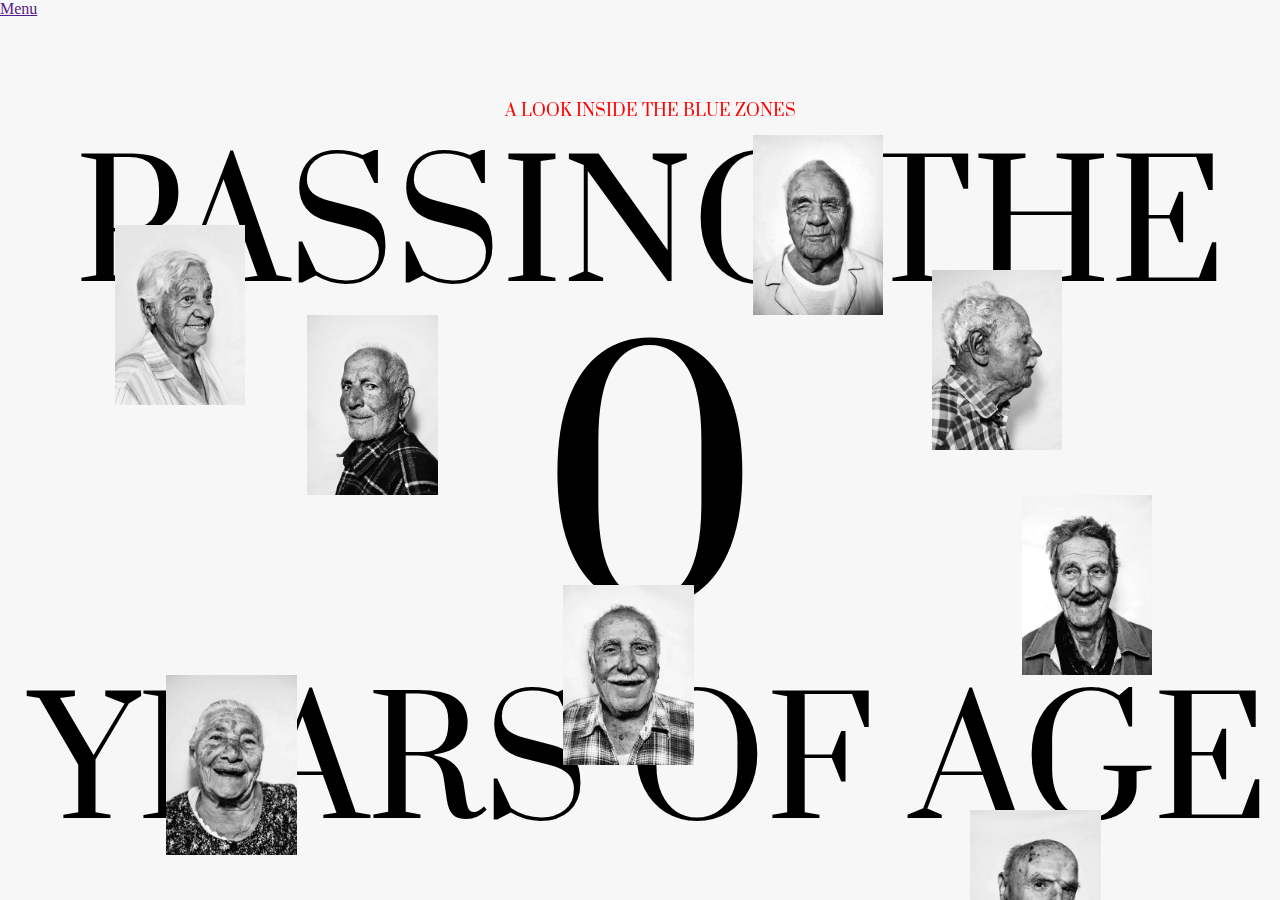
==== index.html @ 00a300cf "first push" ====
<!DOCTYPE html>
<html lang="en">
<head>
  <meta charset="UTF-8">
  <meta name="viewport" content="width=device-width, initial-scale=1.0">
  <title>Page HTML</title>
  <script src="script/ssg.js"></script>
  <link rel="stylesheet" href="style/style.css">
  <style> @import url('https://fonts.googleapis.com/css2?family=Prata&display=swap');</style>
</head>
<body>

    <nav>
        <a href="">Menu</a>
    </nav>
  <!-- fixed content here -->
  <div id="ssg-container">

      <!-- ---------------------------- Entrance ---------------------------- -->
      <div class="ssg-page">
        <div id="headingText">
            <p id="subtitle">A look inside the Blue Zones</p>
            <p>Passing the</p>
            <div class="counter"></div>
            <p>years of age</p>
        </div>

        <img class="img img1" src="img/bw/ikaria-centenarians-slide-BATK-superJumbo.png" alt="stomatis moratis in garden">
        <img class="img img2" src="img/bw/ikaria-centenarians-slide-CKQO-superJumbo.png" alt="stomatis moratis in garden">
        <img class="img img3" src="img/bw/ikaria-centenarians-slide-FRXG-superJumbo.png" alt="stomatis moratis in garden">
        <img class="img img4" src="img/bw/ikaria-centenarians-slide-LZ84-superJumbo.png" alt="stomatis moratis in garden">
        <img class="img img5" src="img/bw/ikaria-centenarians-slide-OX27-superJumbo.png" alt="stomatis moratis in garden">
        <img class="img img6" src="img/bw/ikaria-centenarians-slide-PPN1-superJumbo.png" alt="stomatis moratis in garden">
        <img class="img img7" src="img/bw/ikaria-centenarians-slide-R80D-superJumbo.png" alt="stomatis moratis in garden">
        <img class="img img8" src="img/bw/ikaria-centenarians-slide-RB6L-superJumbo.png" alt="stomatis moratis in garden">
          
          
        <!-- Chidden content (right) -->
            <!-- <button onclick="ssg.revealRight()">right</button>
            <div class="ssg-child-right">
                hidden content (right)
                <button onclick="ssg.conceal()">back</button>
            </div> -->
        
      </div>

      <!-- ---------------------------- The blue zones ---------------------------- -->
      <div class="ssg-page">
          <h1>The Blue Zones</h1>
          
          <a href="" onclick="ssg.revealRight()">right</a>
          <div class="ssg-child-right">
              hidden content (right)
              <button onclick="ssg.conceal()">back</button>
          </div>
          
          <button onclick="ssg.revealLeft()">left</button>
          <div class="ssg-child-left">
              hidden content (left)
              <button onclick="ssg.conceal()">back</button>
          </div>
      </div>

      <!-- ---------------------------- The 9 Life Rule ---------------------------- -->
      <div class="ssg-page">
          <h1>The 9 Life Rules</h1>
          
          
          
          <!-- <button onclick="ssg.revealLeft()">left</button>
          <div class="ssg-child-left">
              hidden content (left)
              <button onclick="ssg.conceal()">back</button>
          </div> -->
      </div>

      <!-- ---------------------------- The Story of... ---------------------------- -->
      <div class="ssg-page">
          <h1>The Story of {hovered Name}</h1>
          
          <div id="div1">
            <button onclick="ssg.revealLeft()" class="buttonAsTitle"><h2>Stamatis <br> Moraitis</h2></button>
            <img src="img/1_stomatis_moratis.png" alt="">
          </div>
          <div class="ssg-child-left">
              hidden content (left)
              <button onclick="ssg.conceal()">back</button>
          </div>

          <div id="div2">
            <img src="" alt="">
          </div>
      </div>

      <!-- ---------------------------- Final ---------------------------- -->
      <div class="ssg-page">
          <h1>Will you be getting 100?</h1>
          
          <div class="ssg-child-left">
              hidden content (left)
              <button onclick="ssg.conceal()">back</button>
          </div>

      </div>

  </div>

  <script src="script/main.js"></script>
</body>

</html>
---- style/style.css ----
/* ------------------------ Overall ------------------------ */

* {
    margin: 0;
    padding: 0;
}

body {
    background-color: var(--color-grey-tint);
}

/* Font: Cardo, got this font from https://fonts.google.com/specimen/Cardo?category=Serif&preview.text=A%20LOOK%20INSIDE%20THE&preview.text_type=custom#standard-styles */
@import url('https://fonts.googleapis.com/css2?family=Cardo:ital,wght@0,400;0,700;1,400&display=swap');
/* Font: Josefin Sans, got this font from Adobe, https://fonts.google.com/specimen/Josefin+Sans?category=Sans+Serif&preview.text=HOUSE%20OF%20GUCCI&preview.text_type=custom */
@import url('https://fonts.googleapis.com/css2?family=Josefin+Sans:ital,wght@0,100;0,200;0,300;0,400;0,500;0,600;0,700;1,100;1,200;1,300;1,400;1,500;1,600;1,700&display=swap');
/* Font: Cardo, got this font from https://fonts.google.com/specimen/Cardo?category=Serif&preview.text=A%20LOOK%20INSIDE%20THE&preview.text_type=custom#standard-styles */
@import url('https://fonts.googleapis.com/css2?family=Prata&display=swap');

:root {
  /* fonts */
  /* --font-heading1: "Josefin Sans", Arial, sans-serif; */
  --font-heading1: "Prata", serif;
  --font-body: "Prata", serif;
  --font-menu-item: "Cardo", serif;

  /* colors */
  --color-black: #000000;
  --color-dark: #2F2D2D;
  --color-grey-dark: #525252;
  --color-grey-light: #7b7b7b;
  --color-grey-tint: #F7F7F7;
  --color-white: #ffffff;
}

/* ------------------------ Menu ------------------------ */

#menu {
    height: 100vh;
    width: 100vw;
    background-color: red;
    list-style-type: none;
    position: absolute;
}

ul li {
    list-style-type: none;
}

/* ------------------------ Homepage ------------------------ */

#headingText {
    width: 100%;
    height: 50%;
    margin: auto;
    /* border: 3px solid #73AD21; */
    padding: 100px 10px 10px 10px;
    text-align: center;
    position: absolute;
}

/* counter */
#headingText div {
    font-family: var(--font-heading1);
    font-size: 20em;
    font-weight: 400;
    line-height: 100%;
}

#headingText div:hover {
    cursor: pointer;
}

#headingText p {
    font-family: var(--font-heading1);
    font-size: 10em;
    font-weight: 400;
    text-transform: uppercase;
}

#headingText #subtitle {
    color: red;
    font-size: 1em;
}

/* ------------------------ Images */
.img {
    position: absolute;
    height: 4%;
    width: auto;
    z-index: 1;
    border: none;
    transition: 1s;
}

.img:hover {
    border: 2px solid var(--color-dark);
    /* padding: 5px; */
    cursor: pointer;
    transition: 120ms;
}

.img1 {
    top: 5%;
    left: 9%;
    animation: circle1 30s linear infinite;
}

.img2 {
    top: 15%;
    left: 13%;
    animation: circle2 30s linear infinite;
}
.img3 {
    top: 7%;
    left: 24%;
    animation: circle3 30s linear infinite;
}
.img4 {
    top: 13%;
    left: 44%;
    animation: circle4 30s linear infinite;
}
.img5 {
    top: 3%;
    right: 31%;
    animation: circle4 30s linear infinite;
}
.img6 {
    top: 6%;
    right: 17%;
    animation: circle3 30s linear infinite;
}
.img7 {
    top: 11%;
    right: 10%;
    animation: circle2 30s linear infinite;
}
.img8 {
    top: 18%;
    right: 14%;
    animation: circle1 30s linear infinite;
}

@keyframes circle1 {
    from {
        transform: rotate(0deg) translate(-30px) rotate(0deg);
    }
    to {
        transform: rotate(360deg) translate(-30px) rotate(-360deg);
    }
}
@keyframes circle2 {
    from {
        transform: rotate(0deg) translate(-30px) rotate(0deg);
    }
    to {
        transform: rotate(260deg) translate(-30px) rotate(-260deg);
    }
}
@keyframes circle3 {
    from {
        transform: rotate(0deg) translate(-30px) rotate(0deg);
    }
    to {
        transform: rotate(300deg) translate(-30px) rotate(-300deg);
    }
}
@keyframes circle4 {
    from {
        transform: rotate(0deg) translate(-30px) rotate(0deg);
    }
    to {
        transform: rotate(140deg) translate(-30px) rotate(-140deg);
    }
}

/* ------------------------ Hover counter animatie */
@property --num {
    syntax: "<integer>";
    initial-value: 0;
    inherits: false;
  }
  
  .counter {
    transition: --num 5s;
    counter-set: num var(--num);
    font: 800 40px system-ui;
  }
  .counter::after {
    content: counter(num);
  }
  .counter:hover {
    --num: 100;
  }

/* ------------------------ THe Story Of... ------------------------ */

#div1 {
    background-color: var(--color-grey-tint);
    height: 100%;
    width: 50%;
    float: left;
}

.buttonAsTitle {
    text-align: left;
    font-family: var(--font-heading1);
    color: var(--color-dark);
    font-size: 3em;

    background-color: var(--color-grey-tint);
    border: none;
    padding: 15px 32px;
    text-decoration: none;
    display: inline-block;
    cursor: pointer;
}

.buttonAsTitle:hover {
    color: white;
    text-decoration: underline;
}

#div1 img {
    width: 80%;
    margin: 0 auto;
    position: relative;
    bottom: 0;
    opacity: 0.8;
}

#div1 img:hover {
    opacity: 1;
}

#div1:hover {
    background-color: var(--color-dark);
    color: var(--color-white);
    cursor: pointer;
}

#div2 {
    background-color: green;
    height: 100%;
    width: 50%;
    float: left;
}
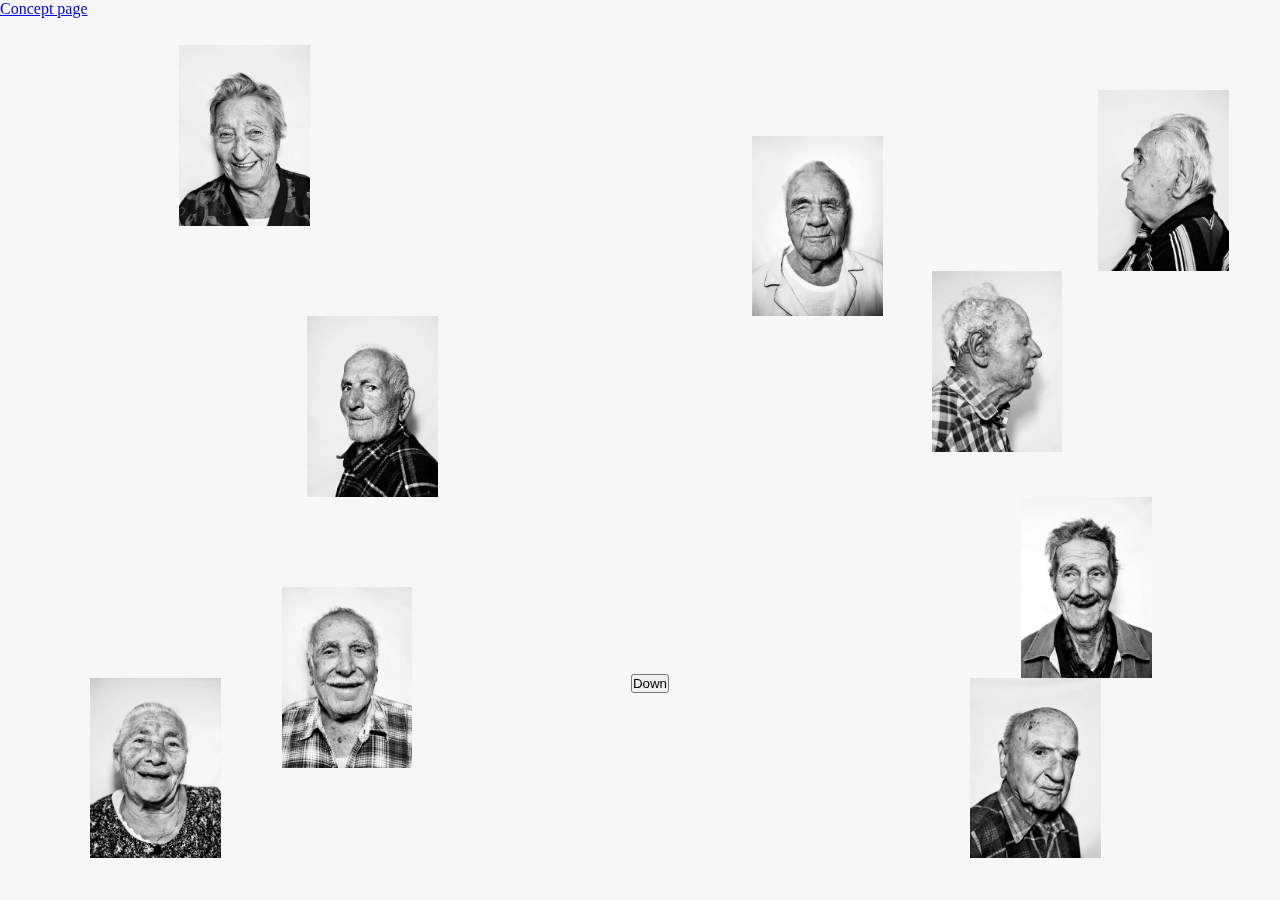
==== commit 67db8fe2: "Content and style added" ====
--- a/index.html
+++ b/index.html
@@ -1,110 +1,259 @@
 <!DOCTYPE html>
 <html lang="en">
 <head>
-  <meta charset="UTF-8">
-  <meta name="viewport" content="width=device-width, initial-scale=1.0">
-  <title>Page HTML</title>
-  <script src="script/ssg.js"></script>
-  <link rel="stylesheet" href="style/style.css">
-  <style> @import url('https://fonts.googleapis.com/css2?family=Prata&display=swap');</style>
+    <!-- meta data -->
+    <meta charset="UTF-8">
+    <meta name="viewport" content="width=device-width, initial-scale=1.0">
+
+    <title>The Blue Zones - Ontwerpen 1</title>
+    
+    <script src="script/ssg.js"></script>
+    <link rel="stylesheet" href="style/style.css">
+    <style> @import url('https://fonts.googleapis.com/css2?family=Prata&display=swap');</style>
+
+    <!-- Favicon -->
+    <link rel="icon" type="image/eps" sizes="16x16" href="/img/favicon/blueCircle_16.ico">
 </head>
 <body>
-
-    <nav>
-        <a href="">Menu</a>
-    </nav>
   <!-- fixed content here -->
   <div id="ssg-container">
+
+    <nav>
+        <a href="conceptPage.html">Concept page</a>
+    </nav>
 
       <!-- ---------------------------- Entrance ---------------------------- -->
       <div class="ssg-page">
         <div id="headingText">
-            <p id="subtitle">A look inside the Blue Zones</p>
-            <p>Passing the</p>
-            <div class="counter"></div>
-            <p>years of age</p>
-        </div>
-
-        <img class="img img1" src="img/bw/ikaria-centenarians-slide-BATK-superJumbo.png" alt="stomatis moratis in garden">
-        <img class="img img2" src="img/bw/ikaria-centenarians-slide-CKQO-superJumbo.png" alt="stomatis moratis in garden">
-        <img class="img img3" src="img/bw/ikaria-centenarians-slide-FRXG-superJumbo.png" alt="stomatis moratis in garden">
-        <img class="img img4" src="img/bw/ikaria-centenarians-slide-LZ84-superJumbo.png" alt="stomatis moratis in garden">
-        <img class="img img5" src="img/bw/ikaria-centenarians-slide-OX27-superJumbo.png" alt="stomatis moratis in garden">
-        <img class="img img6" src="img/bw/ikaria-centenarians-slide-PPN1-superJumbo.png" alt="stomatis moratis in garden">
-        <img class="img img7" src="img/bw/ikaria-centenarians-slide-R80D-superJumbo.png" alt="stomatis moratis in garden">
-        <img class="img img8" src="img/bw/ikaria-centenarians-slide-RB6L-superJumbo.png" alt="stomatis moratis in garden">
+            <div>
+                <div>
+                    <span class="subtitle xsmall">A</span>
+                    <span class="subtitle xsmall">look</span>
+                    <span class="subtitle xsmall">inside</span>
+                    <span class="subtitle xsmall">the</span>
+                    <span class="subtitle">Blue</span>
+                    <span class="subtitle">Zones</span>
+                </div>
+
+                <div class="bigHeadingTop">
+                    <span>Passing</span>
+                    <span>the</span>
+                </div>
+                
+                <div class="bigHeading">
+                    <span><div class="counter"></div></span>
+                </div>
+
+                <div class="bigHeading">
+                    <span>years</span>
+                    <span>of</span>
+                    <span>age</span>
+                </div>    
+            </div>
+
+            <div>
+                <!-- <span>
+                    <p class="intro">
+                        Discover the amazing stories of the worlds most old and healthy people.
+                        See how they're living and how you can have a healthy live too.
+                    </p>
+                </span> -->
+
+                <!-- Scroll down source: https://github.com/bjarkebrodin/scrollsogood#scrolling -->
+                <button onclick="ssg.scrollDown()">Down</button>
+            </div>
+        </div>
+
+
+        <img class="img img1" src="img/color/ikaria-centenarians-slide-BATK-superJumbo.jpg.png" alt="">
+        <img class="img img2" src="img/color/ikaria-centenarians-slide-CKQO-superJumbo.png" alt="">
+        <img class="img img3" src="img/color/ikaria-centenarians-slide-FRXG-superJumbo.png" alt="">
+        <img class="img img4" src="img/color/ikaria-centenarians-slide-LZ84-superJumbo.png" alt="">
+        <img class="img img5" src="img/color/ikaria-centenarians-slide-OX27-superJumbo.png" alt="">
+        <img class="img img6" src="img/color/ikaria-centenarians-slide-PPN1-superJumbo.png" alt="">
+        <img class="img img7" src="img/color/ikaria-centenarians-slide-R80D-superJumbo.png" alt="">
+        <img class="img img8" src="img/color/ikaria-centenarians-slide-RB6L-superJumbo.png" alt="">
+        <img class="img img9" src="img/color/ikaria-centenarians-slide-98U6-superJumbo.png" alt="">
+        <img class="img img10" src="img/color/ikaria-centenarians-slide-BAC2-superJumbo.png" alt="">
           
-          
-        <!-- Chidden content (right) -->
-            <!-- <button onclick="ssg.revealRight()">right</button>
-            <div class="ssg-child-right">
-                hidden content (right)
-                <button onclick="ssg.conceal()">back</button>
-            </div> -->
         
       </div>
 
-      <!-- ---------------------------- The blue zones ---------------------------- -->
-      <div class="ssg-page">
-          <h1>The Blue Zones</h1>
-          
-          <a href="" onclick="ssg.revealRight()">right</a>
-          <div class="ssg-child-right">
-              hidden content (right)
-              <button onclick="ssg.conceal()">back</button>
-          </div>
-          
-          <button onclick="ssg.revealLeft()">left</button>
-          <div class="ssg-child-left">
-              hidden content (left)
-              <button onclick="ssg.conceal()">back</button>
-          </div>
-      </div>
-
-      <!-- ---------------------------- The 9 Life Rule ---------------------------- -->
-      <div class="ssg-page">
-          <h1>The 9 Life Rules</h1>
-          
-          
-          
-          <!-- <button onclick="ssg.revealLeft()">left</button>
-          <div class="ssg-child-left">
-              hidden content (left)
-              <button onclick="ssg.conceal()">back</button>
-          </div> -->
-      </div>
+        <!-- ---------------------------- Blue Zones ---------------------------- -->
+        <div class="ssg-page blueZones">
+            <div class="bz_intro">
+                <h1>The Blue Zones</h1>
+                <p >
+                    There are 5 places on earth where people get frequently older than anywhere else in the world.
+                    Scientist have turn them Blue Zones. And have spent decades trying to understand
+                    what they do differently to achieve longer lifespend. Loma Linda <span>(USA)</span>, Nicoya (Costa Rica),
+                    Sardinia (Italy), Icaria (Greece) and Okinawa (Japan).
+                </p>
+
+            </div>
+
+            <section>
+                <div id="worldMap"></div>
+            </section>
+        </div>
+
+    <!-- ---------------------------- The Story of... ---------------------------- -->
+    <div class="ssg-page">
+
+        <div class="about_content">
+            <h1>The 9 rules of life</h1>
+            <p>
+              These are the 9 most important things to do in life to live
+              as long as possible.
+            </p>
+        </div>
+
+        <div class="circles">
+            <div class="circle circle01">
+                <img src="img/9rules/food_round.png" alt="" class="circleImg">
+                <p>
+                    <span>1.</span>
+                    <br>
+                    Move naturally
+                </p>
+            </div>
+            <div class="circle circle02">
+                <img src="img/9rules/relax_round.png" alt="" class="circleImg">
+                <p>
+                    <span>2.</span>
+                    <br>
+                    Purpose
+                </p>
+            </div>
+            <div class="circle circle03">
+                <img src="img/9rules/food_round.png" alt="" class="circleImg">
+                <p>
+                    <span>3.</span>
+                    <br>
+                    Down shift
+                </p>
+            </div>
+            <div class="circle circle04">
+                <img src="img/9rules/food_round.png" alt="" class="circleImg">
+                <p>
+                    <span>4.</span>
+                    <br>
+                    80% Rule
+                </p>
+            </div>
+            <div class="circle circle05">
+                <img src="img/9rules/food_round.png" alt="" class="circleImg">
+                <p>
+                    <span>5.</span>
+                    <br>
+                    Plant slant
+                </p>
+            </div>
+            <div class="circle circle06">
+                <img src="img/9rules/food_round.png" alt="" class="circleImg">
+                <p>
+                    <span>6.</span>
+                    <br>
+                    Wine at 5
+                </p>
+            </div>
+            <div class="circle circle07">
+                <img src="img/9rules/friends_round.png" alt="" class="circleImg">
+                <p>
+                    <span>7.</span>
+                    <br>
+                    Belong
+                </p>
+            </div>
+            <div class="circle circle08">
+                <img src="img/9rules/food_round.png" alt="" class="circleImg">
+                <p>
+                    <span>8.</span>
+                    <br>
+                    Loved ones first
+                </p>
+            </div>
+            <div class="circle circle09">
+                <img src="img/9rules/food_round.png" alt="" class="circleImg">
+                <p>
+                    <span class="rule">9.</span>
+                    <br>
+                    Right trible
+                </p>
+            </div>
+        </div>
+    </div>
 
       <!-- ---------------------------- The Story of... ---------------------------- -->
       <div class="ssg-page">
-          <h1>The Story of {hovered Name}</h1>
-          
-          <div id="div1">
-            <button onclick="ssg.revealLeft()" class="buttonAsTitle"><h2>Stamatis <br> Moraitis</h2></button>
-            <img src="img/1_stomatis_moratis.png" alt="">
-          </div>
-          <div class="ssg-child-left">
-              hidden content (left)
-              <button onclick="ssg.conceal()">back</button>
-          </div>
-
-          <div id="div2">
-            <img src="" alt="">
-          </div>
-      </div>
+
+        <div class="about_content">
+          <h1>The Story of...</h1>
+          <p>
+            Read the stories of these two amazing people who are 100+.
+            Discover what their recipe is for a long and healthy life.
+          </p>
+        </div>
+
+            <!-- Stamatis -->
+            <div class="aboutPersonChoice">
+                <img src="img/about_stamatis_bw.png" alt="">
+
+                <button onclick="ssg.revealLeft()">
+                    <h2>
+                        Stamatis
+                        <br>
+                        Moraitis
+                    </h2>
+                </button>
+
+            </div>
+            <!-- Stamatis page left -->
+            <div class="ssg-child-left">
+                hidden content (left)
+                <button onclick="ssg.conceal()">back</button>
+            </div>
+            
+
+
+            <!-- Marie -->
+            <div class="aboutPersonChoice">
+                <img src="img/about_grandmother_bw.png" alt="">
+
+                <button onclick="ssg.revealRight()">
+                    <h2>
+                        Grandmother
+                        <br>
+                        of Suelo
+                    </h2>
+                </button>
+            </div>
+            <!-- Marie page right -->
+            <div class="ssg-child-right">
+                <button onclick="ssg.conceal()" class="backButton">Return</button>
+                <img src="./img/about/grandmother.png" alt="" class="aboutImg">
+            </div>
+
+    </div>
 
       <!-- ---------------------------- Final ---------------------------- -->
       <div class="ssg-page">
           <h1>Will you be getting 100?</h1>
           
-          <div class="ssg-child-left">
-              hidden content (left)
-              <button onclick="ssg.conceal()">back</button>
-          </div>
+
+            <button onclick="ssg.revealRight()">right</button>
+            <div class="ssg-child-right">
+                hidden content (right)
+                <button onclick="ssg.conceal()">back</button>
+            </div>
+
+
 
       </div>
 
   </div>
 
+  <script src="script/lottie.js"></script>
   <script src="script/main.js"></script>
 </body>
 
--- a/style/style.css
+++ b/style/style.css
@@ -15,6 +15,8 @@
 @import url('https://fonts.googleapis.com/css2?family=Josefin+Sans:ital,wght@0,100;0,200;0,300;0,400;0,500;0,600;0,700;1,100;1,200;1,300;1,400;1,500;1,600;1,700&display=swap');
 /* Font: Cardo, got this font from https://fonts.google.com/specimen/Cardo?category=Serif&preview.text=A%20LOOK%20INSIDE%20THE&preview.text_type=custom#standard-styles */
 @import url('https://fonts.googleapis.com/css2?family=Prata&display=swap');
+/* Font Work Sans, Google fonts */
+@import url('https://fonts.googleapis.com/css2?family=Work+Sans:ital,wght@0,100;0,200;0,300;0,400;0,500;0,600;0,700;0,800;0,900;1,100;1,200;1,300;1,400;1,500;1,600;1,700;1,800;1,900&display=swap');
 
 :root {
   /* fonts */
@@ -22,6 +24,7 @@
   --font-heading1: "Prata", serif;
   --font-body: "Prata", serif;
   --font-menu-item: "Cardo", serif;
+  --font-bodySans: "Work Sans", sans-serif;
 
   /* colors */
   --color-black: #000000;
@@ -30,6 +33,23 @@
   --color-grey-light: #7b7b7b;
   --color-grey-tint: #F7F7F7;
   --color-white: #ffffff;
+}
+
+::selection {
+    color: var(--color-white);
+    background: var(--color-dark);
+  }
+
+p {
+    font-family: var(--font-bodySans);
+    /* text-transform: uppercase; */
+    font-size: 1.5em;
+}
+
+h1 {
+    font-family: var(--font-heading1);
+    text-transform: uppercase;
+    font-size: 5em;
 }
 
 /* ------------------------ Menu ------------------------ */
@@ -58,45 +78,288 @@
     position: absolute;
 }
 
-/* counter */
-#headingText div {
+#headingText {
     font-family: var(--font-heading1);
-    font-size: 20em;
-    font-weight: 400;
-    line-height: 100%;
-}
-
-#headingText div:hover {
-    cursor: pointer;
-}
-
-#headingText p {
-    font-family: var(--font-heading1);
-    font-size: 10em;
+    font-size: 1em;
     font-weight: 400;
     text-transform: uppercase;
 }
 
-#headingText #subtitle {
-    color: red;
+.bigHeading {
+    font-size: 5em;
+    /* margin-top: 10%; */
+}
+
+.bigHeadingTop {
+    font-size: 5em;
+    margin-top: 6%;
+}
+
+.subtitle {
+    font-family: var(--font-heading1);
+    color: var(--color-dark);
+    font-size: 2em;
+    padding: 0 7px;
+}
+
+.xsmall {
     font-size: 1em;
-}
-
-/* ------------------------ Images */
+    color: var(--color-grey-light);
+    padding: 0 2px;
+}
+
+.intro {
+    font-family: var(--font-bodySans);
+    width: 40%;
+    margin: 0 auto;
+    padding-top: 50px;
+}
+
+
+/* ------------------------ Hover counter animatie */
+
+/* Animation */
+@property --num {
+    syntax: "<integer>";
+    initial-value: 0;
+    inherits: false;
+  }
+  
+  .counter {
+    transition: --num 5s;
+    counter-set: num var(--num);
+    font: 2em var(--font-heading1);
+    /* font: 800 40px system-ui; */
+  }
+  .counter::after {
+    content: counter(num);
+  }
+  .counter:hover {
+    --num: 100;
+    cursor: pointer;
+  }
+
+/* ------------------------ The Blue Zones ------------------------ */
+
+#worldMap {
+  width: 70%;
+  margin: 0 auto;
+}
+
+.blueZones {
+  /* background-color: #0C293A; */
+}
+
+.bz_intro {
+  font-family: var(--font-bodySans);
+  width: 50%;
+  margin: 0 auto;
+  padding-top: 50px;
+}
+
+/* ------------------------ The 9 rules of life ------------------------ */
+
+.circles {
+  position: relative;
+}
+
+.circle {
+  position: absolute;
+  
+  background-color: var(--color-grey-tint);
+  border: 2px solid #3DAABB;
+  width: 175px;
+  height: 175px;
+  padding: 20px;
+  border-radius: 100%;
+
+  text-align: center;
+  font-size: 1em;
+
+  color: var(--color-grey-tint);
+  filter: grayscale(100%);
+  transition: 0.6s;
+}
+
+.circle01 {
+  bottom: 0%;
+  left: 8%;
+  animation: circle1 30s linear infinite;
+}
+
+.circle02 {
+  top: 2%;
+  left: 28%;
+  animation: circle2 30s linear infinite;
+}
+
+.circle03 {
+  top: 17%;
+  left: 5%;
+  animation: circle3 30s linear infinite;
+}
+
+.circle04 {
+  top: 28%;
+  left: 17%;
+  animation: circle4 30s linear infinite;
+}
+
+.circle05 {
+  top: 1%;
+  right: 32%;
+  animation: circle4 30s linear infinite;
+}
+
+.circle06 {
+  top: 6%;
+  right: 4%;
+  animation: circle3 30s linear infinite;
+}
+.circle07 {
+  top: 21%;
+  right: 5%;
+  animation: circle1 30s linear infinite;
+}
+
+.circle08 {
+  top: 30%;
+  right: 26%;
+}
+
+.circle09 {
+  top: 30%;
+  right: 48%;
+}
+
+.circle:hover {
+  cursor: pointer;
+  color: var(--color-dark);
+  filter: grayscale(0%);
+  transition: 0.6s;
+}
+
+.circleImg {
+  width: 100%;
+}
+  
+
+/* ------------------------ The Story Of... ------------------------ */
+
+.about_content {
+    width: 50%;
+    /* height: 50%; */
+    margin: auto;
+    /* margin-top: 16%; */
+    text-align: center;
+}
+
+.aboutPersonChoice {
+    width: 50%;
+    float: left;
+    display: flex;
+    flex-direction: column;
+}
+
+.aboutPersonChoice img {
+    width: 50%;
+    margin: 0 auto;
+}
+
+.aboutImg {
+  width: 100%;
+}
+
+.backButton {
+  display: absolute;
+  left: 0;
+  top: 0;
+}
+
+/* ----------- Old ----------- */
+#div1 {
+    background-color: var(--color-grey-tint);
+    height: 100%;
+    width: 50%;
+    float: left;
+}
+
+.buttonAsTitle {
+    text-align: left;
+    font-family: var(--font-heading1);
+    color: var(--color-dark);
+    font-size: 3em;
+
+    background-color: var(--color-grey-tint);
+    border: none;
+    padding: 15px 32px;
+    text-decoration: none;
+    display: inline-block;
+    cursor: pointer;
+}
+
+.buttonAsTitle:hover {
+    color: white;
+    text-decoration: underline;
+}
+
+#div1 img {
+    width: 80%;
+    margin: 0 auto;
+    position: relative;
+    bottom: 0;
+    opacity: 0.8;
+}
+
+#div1 img:hover {
+    opacity: 1;
+}
+
+#div1:hover {
+    background-color: var(--color-dark);
+    color: var(--color-white);
+    cursor: pointer;
+}
+
+#div2 {
+    background-color: green;
+    height: 100%;
+    width: 50%;
+    float: left;
+}
+
+
+
+/* ------------------------ Footer ------------------------ */
+
+.footer {
+  background-color: var(--color-black);
+  color: var(--color-white);
+  padding: 50px;
+}
+
+#meta {
+  display: flex;
+  flex-direction: row;
+  justify-content: space-between;
+  bottom: 0;
+}
+
+/* ------------------------------------------------ Images ------------------------------------------------ */
 .img {
     position: absolute;
     height: 4%;
     width: auto;
     z-index: 1;
     border: none;
-    transition: 1s;
+    filter: grayscale(100%);
+    transition: 0.6s;
 }
 
 .img:hover {
-    border: 2px solid var(--color-dark);
-    /* padding: 5px; */
-    cursor: pointer;
-    transition: 120ms;
+  cursor: pointer;
+  filter: grayscale(0%);
+  transition: 0.6s;
 }
 
 .img1 {
@@ -107,7 +370,7 @@
 
 .img2 {
     top: 15%;
-    left: 13%;
+    left: 7%;
     animation: circle2 30s linear infinite;
 }
 .img3 {
@@ -117,7 +380,7 @@
 }
 .img4 {
     top: 13%;
-    left: 44%;
+    left: 22%;
     animation: circle4 30s linear infinite;
 }
 .img5 {
@@ -136,8 +399,20 @@
     animation: circle2 30s linear infinite;
 }
 .img8 {
-    top: 18%;
+    top: 15%;
     right: 14%;
+    animation: circle1 30s linear infinite;
+}
+
+.img9 {
+    top: 1%;
+    left: 14%;
+    animation: circle1 30s linear infinite;
+}
+
+.img10 {
+    top: 2%;
+    right: 4%;
     animation: circle1 30s linear infinite;
 }
 
@@ -174,74 +449,98 @@
     }
 }
 
-/* ------------------------ Hover counter animatie */
-@property --num {
-    syntax: "<integer>";
-    initial-value: 0;
-    inherits: false;
-  }
-  
-  .counter {
-    transition: --num 5s;
-    counter-set: num var(--num);
-    font: 800 40px system-ui;
-  }
-  .counter::after {
-    content: counter(num);
-  }
-  .counter:hover {
-    --num: 100;
-  }
-
-/* ------------------------ THe Story Of... ------------------------ */
-
-#div1 {
-    background-color: var(--color-grey-tint);
-    height: 100%;
-    width: 50%;
-    float: left;
-}
-
-.buttonAsTitle {
-    text-align: left;
-    font-family: var(--font-heading1);
-    color: var(--color-dark);
-    font-size: 3em;
-
-    background-color: var(--color-grey-tint);
-    border: none;
-    padding: 15px 32px;
-    text-decoration: none;
-    display: inline-block;
-    cursor: pointer;
-}
-
-.buttonAsTitle:hover {
-    color: white;
-    text-decoration: underline;
-}
-
-#div1 img {
-    width: 80%;
-    margin: 0 auto;
-    position: relative;
-    bottom: 0;
-    opacity: 0.8;
-}
-
-#div1 img:hover {
+
+/* ------------------------------------------------ Title animation ------------------------------------------------ */
+
+/* Recourse: https://codepen.io/alvarotrigo/pen/ExvqdNa */
+
+@keyframes scale {
+  100% {
+    transform: scale(1);
+  }
+}
+
+span {
+  display: inline-block;
+  opacity: 0;
+  filter: blur(4px);
+}
+
+span:nth-child(1) {
+  animation: fade-in 0.8s 0.1s forwards cubic-bezier(0.11, 0, 0.5, 0);
+}
+
+span:nth-child(2) {
+  animation: fade-in 0.8s 0.2s forwards cubic-bezier(0.11, 0, 0.5, 0);
+}
+
+span:nth-child(3) {
+  animation: fade-in 0.8s 0.3s forwards cubic-bezier(0.11, 0, 0.5, 0);
+}
+
+span:nth-child(4) {
+  animation: fade-in 0.8s 0.4s forwards cubic-bezier(0.11, 0, 0.5, 0);
+}
+
+span:nth-child(5) {
+  animation: fade-in 0.8s 0.5s forwards cubic-bezier(0.11, 0, 0.5, 0);
+}
+
+span:nth-child(6) {
+  animation: fade-in 0.8s 0.6s forwards cubic-bezier(0.11, 0, 0.5, 0);
+}
+
+span:nth-child(7) {
+  animation: fade-in 0.8s 0.7s forwards cubic-bezier(0.11, 0, 0.5, 0);
+}
+
+span:nth-child(8) {
+  animation: fade-in 0.8s 0.8s forwards cubic-bezier(0.11, 0, 0.5, 0);
+}
+
+span:nth-child(9) {
+  animation: fade-in 0.8s 0.9s forwards cubic-bezier(0.11, 0, 0.5, 0);
+}
+
+span:nth-child(10) {
+  animation: fade-in 0.8s 1s forwards cubic-bezier(0.11, 0, 0.5, 0);
+}
+
+span:nth-child(11) {
+  animation: fade-in 0.8s 1.1s forwards cubic-bezier(0.11, 0, 0.5, 0);
+}
+
+span:nth-child(12) {
+  animation: fade-in 0.8s 1.2s forwards cubic-bezier(0.11, 0, 0.5, 0);
+}
+
+span:nth-child(13) {
+  animation: fade-in 0.8s 1.3s forwards cubic-bezier(0.11, 0, 0.5, 0);
+}
+
+span:nth-child(14) {
+  animation: fade-in 0.8s 1.4s forwards cubic-bezier(0.11, 0, 0.5, 0);
+}
+
+span:nth-child(15) {
+  animation: fade-in 0.8s 1.5s forwards cubic-bezier(0.11, 0, 0.5, 0);
+}
+
+span:nth-child(16) {
+  animation: fade-in 0.8s 1.6s forwards cubic-bezier(0.11, 0, 0.5, 0);
+}
+
+span:nth-child(17) {
+  animation: fade-in 0.8s 1.7s forwards cubic-bezier(0.11, 0, 0.5, 0);
+}
+
+span:nth-child(18) {
+  animation: fade-in 0.8s 1.8s forwards cubic-bezier(0.11, 0, 0.5, 0);
+}
+
+@keyframes fade-in {
+  100% {
     opacity: 1;
-}
-
-#div1:hover {
-    background-color: var(--color-dark);
-    color: var(--color-white);
-    cursor: pointer;
-}
-
-#div2 {
-    background-color: green;
-    height: 100%;
-    width: 50%;
-    float: left;
+    filter: blur(0);
+  }
 }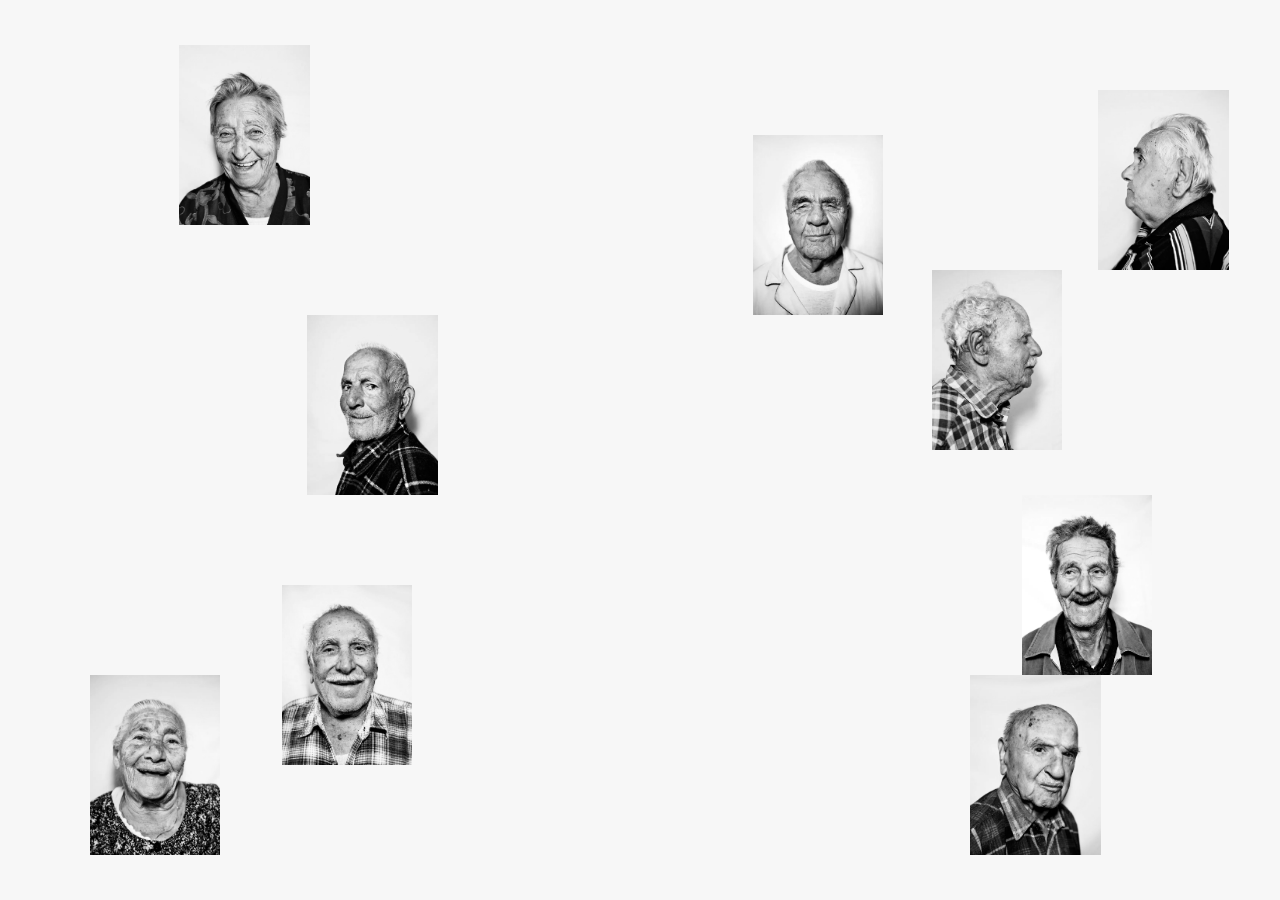
==== commit 71cbec1b: "Final push june 22" ====
--- a/index.html
+++ b/index.html
@@ -18,9 +18,9 @@
   <!-- fixed content here -->
   <div id="ssg-container">
 
-    <nav>
+    <!-- <nav>
         <a href="conceptPage.html">Concept page</a>
-    </nav>
+    </nav> -->
 
       <!-- ---------------------------- Entrance ---------------------------- -->
       <div class="ssg-page">
@@ -60,7 +60,7 @@
                 </span> -->
 
                 <!-- Scroll down source: https://github.com/bjarkebrodin/scrollsogood#scrolling -->
-                <button onclick="ssg.scrollDown()">Down</button>
+                <!-- <button onclick="ssg.scrollDown()">Down</button> -->
             </div>
         </div>
 
@@ -190,7 +190,7 @@
         <div class="about_content">
           <h1>The Story of...</h1>
           <p>
-            Read the stories of these two amazing people who are 100+.
+            Read the stories of these two amazing people.
             Discover what their recipe is for a long and healthy life.
           </p>
         </div>
@@ -210,8 +210,8 @@
             </div>
             <!-- Stamatis page left -->
             <div class="ssg-child-left">
-                hidden content (left)
-                <button onclick="ssg.conceal()">back</button>
+                <button onclick="ssg.conceal()" class="backButton">back</button>
+                <img src="./img/about/stomatisMoraitis.png" alt="" class="aboutImg">
             </div>
             
 
@@ -236,20 +236,61 @@
 
     </div>
 
-      <!-- ---------------------------- Final ---------------------------- -->
-      <div class="ssg-page">
-          <h1>Will you be getting 100?</h1>
-          
-
-            <button onclick="ssg.revealRight()">right</button>
-            <div class="ssg-child-right">
-                hidden content (right)
-                <button onclick="ssg.conceal()">back</button>
-            </div>
-
-
-
-      </div>
+       <!-- ---------------------------- Footer ---------------------------- -->
+       <div class="ssg-page footer">
+            
+        <h1>The Project</h1>
+        
+        <h2>Theme</h2>
+        
+        <p>
+            This project was inspired by the 2021 theme The Greater Number of the Dutch Design Week.
+            Inspired by the history of this theme, I was brainstorming a lot about different perspectives to
+            approach this project. But when I came across all the inspiring stories of the small cities with
+            extremely strong man and women, I just knew I needed to do something with this. The theme was all
+            about climate change, less waste, less production and these are things that are not even mentioned
+            by the cities at all. Because it’s normal for them to produce their own food and don’t over-consume.
+            All the people in the small cities were getting 90 easily and some of them even cross the 100 years
+            of age. The great number of 100 was also perfectly to complete the theme around it. After some
+            research it became clear to me that there’s been a lot of research done in this cities, but the
+            outcome is very easy every single time. It just contains the most important things in life. Care
+            about family and friends, take it easy and relax a little bit, produce your own food, drink some
+            wine and more. These things are so simple, that it’s almost unbelievable it actually works.
+        </p>
+
+        <h2>Photos</h2>
+        <p>
+            The photos I used are amazing (if you ask me). I came across some high quality photos of 10 people
+            who are in the late 90’s which I immediately used on the homepage. Those people came from the
+            island in Greece which perfectly can be used for the introduction of the interface.
+            <br>
+            The next section - the Blue Zones world map - doesn’t contain any pictures. I wanted to set the
+            focus of te map and the text that is shown on the page.
+            <br>
+            The page after that one contains the 9 rules of life. Every single point has a photo that’s being
+            used as a reference to each specific rule. Most of them are logic, but the image can really tell the story her.
+            <br>
+            The last one contains a beautiful collection of photos I collected of two main characters of this story
+            I chose. Because there was much to find about them, I could setup a “personal” page about them very easy.
+        </p>
+
+        <h2>Conclusion</h2>
+        <p>
+            So enjoy the beautiful sources of great stories in this interface. Learn from the people who
+            lived around 100 years old and see what you can change in your life to change it up a little bit,
+            to add some more years to your life.
+        </p>
+
+
+        <div id="meta">
+            <p>David van Rumpt</p>
+            <p>Ontwerpen 1 - 2022</p>
+        </div>
+        
+    </div>
+
+
+</div>
 
   </div>
 
